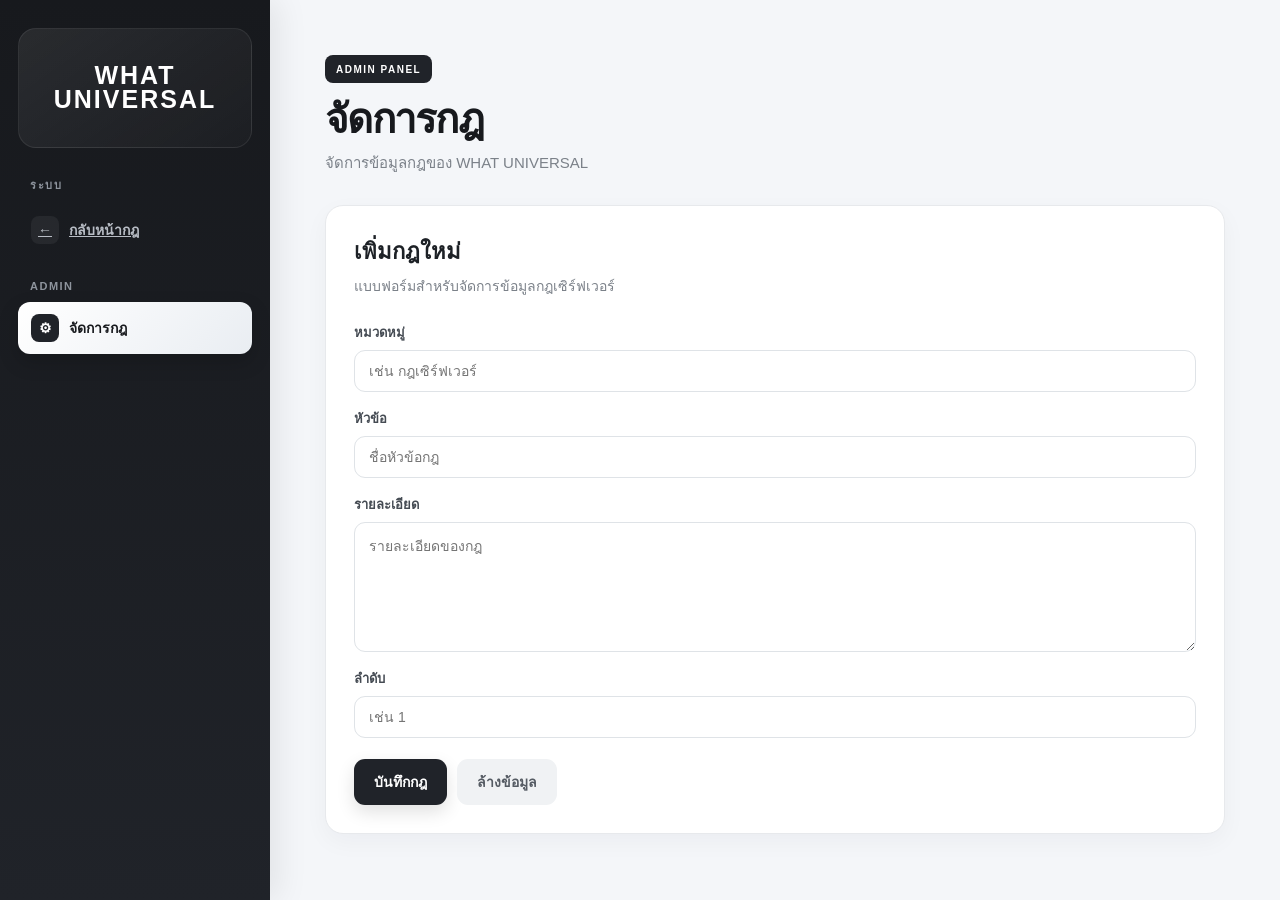
==== admin.html @ 3049f805 "Create admin.html" ====
<!DOCTYPE html>
<html lang="th">

<head>

    <meta charset="UTF-8">

    <meta
        name="viewport"
        content="width=device-width, initial-scale=1.0"
    >

    <title>WHAT UNIVERSAL — Admin</title>

    <link
        rel="stylesheet"
        href="style.css"
    >

    <style>

        .admin-page {
            max-width: 900px;
            margin: 0 auto;
        }

        .admin-card {
            background: #ffffff;
            border: 1px solid #e7e9ec;
            border-radius: 18px;
            padding: 28px;
            box-shadow:
                0 8px 25px rgba(20,30,40,.04);
        }

        .admin-title {
            font-size: 22px;
            font-weight: 800;
            color: #1d2126;
            margin-bottom: 6px;
        }

        .admin-description {
            font-size: 14px;
            color: #7b8189;
            margin-bottom: 25px;
        }

        .admin-form {
            display: grid;
            gap: 16px;
        }

        .form-group {
            display: grid;
            gap: 7px;
        }

        .form-group label {
            font-size: 13px;
            font-weight: 700;
            color: #454b53;
        }

        .form-group input,
        .form-group textarea,
        .form-group select {

            width: 100%;

            border: 1px solid #dfe3e7;

            border-radius: 11px;

            padding: 12px 14px;

            font-family: inherit;

            font-size: 14px;

            outline: none;

            background: #ffffff;

            color: #20242a;

            transition:
                border .2s ease,
                box-shadow .2s ease;
        }

        .form-group textarea {
            min-height: 130px;
            resize: vertical;
        }

        .form-group input:focus,
        .form-group textarea:focus,
        .form-group select:focus {

            border-color: #9da4ad;

            box-shadow:
                0 0 0 4px rgba(40,45,50,.06);
        }

        .admin-actions {
            display: flex;
            gap: 10px;
            margin-top: 5px;
        }

        .admin-button {

            border: none;

            border-radius: 11px;

            padding: 12px 20px;

            font-family: inherit;

            font-size: 14px;

            font-weight: 700;

            cursor: pointer;

            transition:
                transform .2s ease,
                box-shadow .2s ease;
        }

        .admin-button:hover {
            transform: translateY(-2px);
        }

        .admin-button.primary {

            background: #202329;

            color: #ffffff;

            box-shadow:
                0 7px 18px rgba(0,0,0,.12);
        }

        .admin-button.secondary {

            background: #f0f2f4;

            color: #555b63;
        }

        .admin-back {
            display: inline-flex;

            align-items: center;

            gap: 7px;

            margin-bottom: 20px;

            color: #666c74;

            font-size: 13px;

            font-weight: 700;

            text-decoration: none;
        }

        .admin-back:hover {
            color: #17191d;
        }

        @media (max-width: 650px) {

            .admin-card {
                padding: 20px;
            }

            .admin-actions {
                flex-direction: column;
            }

            .admin-button {
                width: 100%;
            }

        }

    </style>

</head>


<body>


<div class="app">


    <!-- SIDEBAR -->

    <aside class="sidebar">

        <div class="logo">

            <h2>
                WHAT<br>
                UNIVERSAL
            </h2>

        </div>


        <div class="menu-title">
            ระบบ
        </div>


        <a
            href="index.html"
            class="category-btn"
        >

            <span>←</span>

            กลับหน้ากฎ

        </a>


        <div class="menu-title">
            Admin
        </div>


        <div class="category-btn active">

            <span>⚙</span>

            จัดการกฎ

        </div>

    </aside>



    <!-- MAIN -->

    <main class="main">

        <div class="container">

            <div class="admin-page">


                <header class="page-header">

                    <div class="header-label">
                        ADMIN PANEL
                    </div>

                    <h1>
                        จัดการกฎ
                    </h1>

                    <p>
                        จัดการข้อมูลกฎของ WHAT UNIVERSAL
                    </p>

                </header>



                <div class="admin-card">


                    <div class="admin-title">
                        เพิ่มกฎใหม่
                    </div>


                    <div class="admin-description">
                        แบบฟอร์มสำหรับจัดการข้อมูลกฎเซิร์ฟเวอร์
                    </div>


                    <form class="admin-form">


                        <div class="form-group">

                            <label>
                                หมวดหมู่
                            </label>

                            <input
                                type="text"
                                placeholder="เช่น กฎเซิร์ฟเวอร์"
                            >

                        </div>


                        <div class="form-group">

                            <label>
                                หัวข้อ
                            </label>

                            <input
                                type="text"
                                placeholder="ชื่อหัวข้อกฎ"
                            >

                        </div>


                        <div class="form-group">

                            <label>
                                รายละเอียด
                            </label>

                            <textarea
                                placeholder="รายละเอียดของกฎ"
                            ></textarea>

                        </div>


                        <div class="form-group">

                            <label>
                                ลำดับ
                            </label>

                            <input
                                type="number"
                                placeholder="เช่น 1"
                            >

                        </div>


                        <div class="admin-actions">

                            <button
                                type="button"
                                class="admin-button primary"
                            >
                                บันทึกกฎ
                            </button>


                            <button
                                type="reset"
                                class="admin-button secondary"
                            >
                                ล้างข้อมูล
                            </button>

                        </div>


                    </form>


                </div>


            </div>

        </div>

    </main>


</div>


</body>

</html>
---- style.css ----
/* =====================================================
   WHAT UNIVERSAL
   Main Website Style
   ===================================================== */

* {
    box-sizing: border-box;
    margin: 0;
    padding: 0;
}

html {
    scroll-behavior: smooth;
}

body {
    font-family:
        "Segoe UI",
        "Noto Sans Thai",
        Tahoma,
        sans-serif;

    background: #f4f6f9;
    color: #20242a;
}


/* =====================================================
   APP
   ===================================================== */

.app {
    min-height: 100vh;
    display: flex;
}


/* =====================================================
   SIDEBAR
   ===================================================== */

.sidebar {
    width: 270px;
    min-height: 100vh;

    position: fixed;
    left: 0;
    top: 0;

    padding: 28px 18px;

    background:
        linear-gradient(
            180deg,
            #17191d 0%,
            #202329 100%
        );

    color: #fff;

    box-shadow:
        8px 0 30px rgba(0, 0, 0, 0.08);

    z-index: 100;
}


/* =====================================================
   LOGO
   ===================================================== */

.logo {
    min-height: 120px;

    display: flex;
    align-items: center;
    justify-content: center;

    margin-bottom: 28px;

    border-radius: 18px;

    background:
        linear-gradient(
            145deg,
            rgba(255,255,255,0.08),
            rgba(255,255,255,0.02)
        );

    border: 1px solid rgba(255,255,255,0.08);
}

.logo h2 {
    font-size: 25px;
    line-height: .95;
    letter-spacing: 2px;
    text-align: center;
    font-weight: 900;
}


/* =====================================================
   MENU TITLE
   ===================================================== */

.menu-title {
    margin: 24px 12px 10px;

    font-size: 11px;

    color: #8e949d;

    text-transform: uppercase;

    letter-spacing: 1.5px;

    font-weight: 700;
}


/* =====================================================
   CATEGORY MENU
   ===================================================== */

#categoryMenu {
    display: flex;
    flex-direction: column;
    gap: 6px;
}


/* ปุ่มหมวดหมู่ */

.category-btn {
    width: 100%;

    display: flex;
    align-items: center;

    padding: 12px 13px;

    border: none;
    border-radius: 12px;

    background: transparent;

    color: #b8bdc5;

    font-family: inherit;
    font-size: 14px;
    font-weight: 600;

    text-align: left;

    cursor: pointer;

    transition:
        background .2s ease,
        color .2s ease,
        transform .2s ease;
}


.category-btn:hover {
    background: rgba(255,255,255,.07);

    color: #fff;

    transform: translateX(3px);
}


.category-btn.active {
    background:
        linear-gradient(
            135deg,
            #fff,
            #e9edf2
        );

    color: #17191d;

    box-shadow:
        0 8px 20px rgba(0,0,0,.18);
}


.category-btn span {
    width: 28px;
    height: 28px;

    display: inline-flex;

    align-items: center;
    justify-content: center;

    margin-right: 10px;

    border-radius: 8px;

    background: rgba(255,255,255,.06);

    font-size: 14px;

    flex-shrink: 0;

    transition:
        background .2s ease,
        transform .2s ease;
}


.category-btn:hover span {
    background: rgba(255,255,255,.12);

    transform: scale(1.05);
}


.category-btn.active span {
    background: #202329;

    color: #fff;
}


/* =====================================================
   MAIN
   ===================================================== */

.main {
    width: calc(100% - 270px);

    margin-left: 270px;

    min-height: 100vh;

    padding: 55px 45px;
}


.container {
    width: 100%;

    max-width: 1100px;

    margin: 0 auto;
}


/* =====================================================
   HEADER
   ===================================================== */

.page-header {
    margin-bottom: 30px;
}


.header-label {
    display: inline-flex;

    align-items: center;

    height: 28px;

    padding: 0 11px;

    margin-bottom: 12px;

    border-radius: 8px;

    background: #202329;

    color: #fff;

    font-size: 10px;

    font-weight: 800;

    letter-spacing: 1.5px;
}


.page-header h1 {
    font-size: 40px;

    line-height: 1.2;

    font-weight: 900;

    letter-spacing: -1.2px;

    color: #17191d;

    margin-bottom: 8px;
}


.page-header p {
    font-size: 15px;

    margin-top: 5px;

    color: #7b8189;
}


/* =====================================================
   SEARCH
   ===================================================== */

.search-box {
    position: relative;

    margin-bottom: 18px;
}


.search-box::before {
    content: "⌕";

    position: absolute;

    left: 18px;
    top: 50%;

    transform: translateY(-52%);

    font-size: 24px;

    color: #9aa0a8;

    pointer-events: none;

    z-index: 2;
}


.search-box input {
    width: 100%;

    height: 56px;

    padding: 0 20px 0 52px;

    border-radius: 15px;

    border: 1px solid #e1e4e8;

    background: #fff;

    color: #22262b;

    font-family: inherit;

    font-size: 14px;

    outline: none;

    box-shadow:
        0 5px 20px rgba(20,30,40,.04);

    transition:
        border .2s ease,
        box-shadow .2s ease;
}


.search-box input::placeholder {
    color: #a1a6ad;
}


.search-box input:focus {
    border-color: #9da4ad;

    box-shadow:
        0 0 0 4px rgba(40,45,50,.06);
}


/* =====================================================
   STATUS / COUNT
   ===================================================== */

.status {
    font-size: 13px;

    color: #8a9098;

    margin-bottom: 8px;
}


.rule-count {
    font-size: 13px;

    color: #8a9098;

    margin-bottom: 18px;

    font-weight: 600;
}


/* =====================================================
   RULES
   ===================================================== */

.rules {
    display: flex;

    flex-direction: column;

    gap: 14px;
}


/* =====================================================
   RULE CARD
   ===================================================== */

.rule-card {
    position: relative;

    display: flex;

    gap: 18px;

    padding: 22px 24px;

    background: #fff;

    border: 1px solid #e7e9ec;

    border-radius: 17px;

    box-shadow:
        0 5px 18px rgba(20,30,40,.035);

    transition:
        transform .2s ease,
        box-shadow .2s ease,
        border-color .2s ease;

    overflow: hidden;
}


.rule-card::before {
    content: "";

    position: absolute;

    left: 0;
    top: 0;

    width: 4px;
    height: 100%;

    background: #202329;

    opacity: 0;

    transition: opacity .2s ease;
}


.rule-card:hover {
    transform: translateY(-3px);

    border-color: #d8dce1;

    box-shadow:
        0 12px 30px rgba(20,30,40,.08);
}


.rule-card:hover::before {
    opacity: 1;
}


/* =====================================================
   RULE NUMBER
   ===================================================== */

.rule-number {
    width: 42px;
    height: 42px;

    display: flex;

    align-items: center;
    justify-content: center;

    flex-shrink: 0;

    border-radius: 12px;

    background: #202329;

    color: #fff;

    font-size: 12px;

    font-weight: 800;

    box-shadow:
        0 5px 12px rgba(0,0,0,.12);
}


/* =====================================================
   RULE CONTENT
   ===================================================== */

.rule-content {
    min-width: 0;
    flex: 1;
}


.rule-category {
    display: inline-flex;

    align-items: center;

    min-height: 25px;

    padding: 0 10px;

    margin-bottom: 8px;

    border-radius: 7px;

    background: #f0f2f4;

    color: #606771;

    font-size: 10px;

    font-weight: 700;

    letter-spacing: .3px;
}


.rule-content h3 {
    font-size: 18px;

    font-weight: 800;

    line-height: 1.4;

    color: #1d2126;

    margin-bottom: 8px;
}


.rule-content p {
    font-size: 14px;

    line-height: 1.8;

    color: #666c74;

    white-space: pre-line;
}


/* =====================================================
   LOADING
   ===================================================== */

.loading {
    padding: 55px 20px;

    text-align: center;

    color: #9298a0;

    background: #fff;

    border: 1px solid #e7e9ec;

    border-radius: 17px;
}


/* =====================================================
   EMPTY
   ===================================================== */

.empty-state {
    padding: 65px 20px;

    text-align: center;

    background: #fff;

    border: 1px solid #e7e9ec;

    border-radius: 17px;

    color: #9298a0;
}


.empty-icon {
    font-size: 38px;

    margin-bottom: 12px;

    color: #a5aab1;
}


.empty-state h3 {
    margin-bottom: 6px;

    font-size: 18px;

    color: #4d535b;
}


.empty-state p {
    font-size: 13px;

    color: #969ca4;
}


/* =====================================================
   SCROLLBAR
   ===================================================== */

::-webkit-scrollbar {
    width: 8px;
}


::-webkit-scrollbar-track {
    background: #f4f6f9;
}


::-webkit-scrollbar-thumb {
    background: #c9cdd2;

    border-radius: 20px;
}


::-webkit-scrollbar-thumb:hover {
    background: #aeb3ba;
}


/* =====================================================
   MOBILE
   ===================================================== */

@media (max-width: 850px) {

    .sidebar {
        width: 220px;
    }

    .main {
        width: calc(100% - 220px);

        margin-left: 220px;

        padding: 40px 25px;
    }

}


@media (max-width: 650px) {

    .app {
        display: block;
    }


    .sidebar {
        position: relative;

        width: 100%;

        min-height: auto;

        padding: 18px;

        box-shadow:
            0 5px 20px rgba(0,0,0,.08);
    }


    .logo {
        min-height: 85px;

        margin-bottom: 15px;
    }


    .logo h2 {
        font-size: 22px;
    }


    .menu-title {
        margin-top: 15px;
    }


    #categoryMenu {
        gap: 5px;
    }


    .category-btn {
        padding: 11px 12px;
    }


    .main {
        width: 100%;

        margin-left: 0;

        padding: 30px 16px;
    }


    .page-header h1 {
        font-size: 28px;
    }


    .rule-card {
        gap: 13px;

        padding: 19px;
    }


    .rule-number {
        width: 36px;
        height: 36px;

        border-radius: 10px;

        font-size: 11px;
    }


    .rule-content h3 {
        font-size: 17px;
    }


    .rule-content p {
        font-size: 13px;

        line-height: 1.7;
    }

}
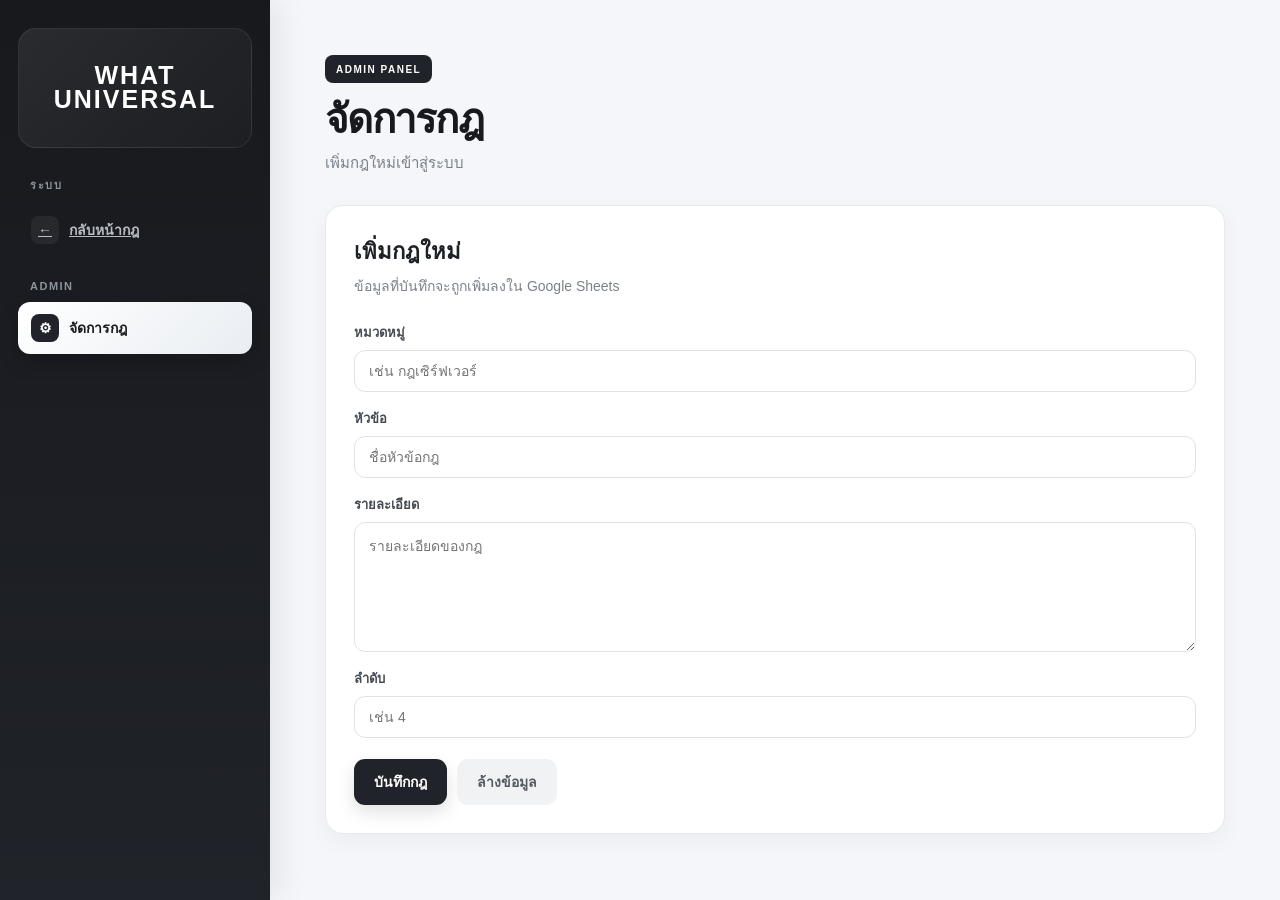
==== commit 5954acc7: "Update admin.html" ====
--- a/admin.html
+++ b/admin.html
@@ -63,8 +63,7 @@
         }
 
         .form-group input,
-        .form-group textarea,
-        .form-group select {
+        .form-group textarea {
 
             width: 100%;
 
@@ -95,8 +94,7 @@
         }
 
         .form-group input:focus,
-        .form-group textarea:focus,
-        .form-group select:focus {
+        .form-group textarea:focus {
 
             border-color: #9da4ad;
 
@@ -152,7 +150,51 @@
             color: #555b63;
         }
 
+        .admin-button:disabled {
+            opacity: .55;
+            cursor: not-allowed;
+            transform: none;
+        }
+
+        .admin-message {
+
+            display: none;
+
+            margin-top: 18px;
+
+            padding: 13px 15px;
+
+            border-radius: 11px;
+
+            font-size: 13px;
+
+            font-weight: 600;
+        }
+
+        .admin-message.success {
+
+            display: block;
+
+            background: #eef8f1;
+
+            color: #287a43;
+
+            border: 1px solid #ccebd5;
+        }
+
+        .admin-message.error {
+
+            display: block;
+
+            background: #fff1f1;
+
+            color: #a33a3a;
+
+            border: 1px solid #f0cccc;
+        }
+
         .admin-back {
+
             display: inline-flex;
 
             align-items: center;
@@ -269,7 +311,7 @@
                     </h1>
 
                     <p>
-                        จัดการข้อมูลกฎของ WHAT UNIVERSAL
+                        เพิ่มกฎใหม่เข้าสู่ระบบ
                     </p>
 
                 </header>
@@ -285,11 +327,14 @@
 
 
                     <div class="admin-description">
-                        แบบฟอร์มสำหรับจัดการข้อมูลกฎเซิร์ฟเวอร์
+                        ข้อมูลที่บันทึกจะถูกเพิ่มลงใน Google Sheets
                     </div>
 
 
-                    <form class="admin-form">
+                    <form
+                        id="adminForm"
+                        class="admin-form"
+                    >
 
 
                         <div class="form-group">
@@ -299,8 +344,10 @@
                             </label>
 
                             <input
+                                id="category"
                                 type="text"
                                 placeholder="เช่น กฎเซิร์ฟเวอร์"
+                                required
                             >
 
                         </div>
@@ -313,8 +360,10 @@
                             </label>
 
                             <input
+                                id="title"
                                 type="text"
                                 placeholder="ชื่อหัวข้อกฎ"
+                                required
                             >
 
                         </div>
@@ -327,7 +376,9 @@
                             </label>
 
                             <textarea
+                                id="body"
                                 placeholder="รายละเอียดของกฎ"
+                                required
                             ></textarea>
 
                         </div>
@@ -340,8 +391,9 @@
                             </label>
 
                             <input
+                                id="order"
                                 type="number"
-                                placeholder="เช่น 1"
+                                placeholder="เช่น 4"
                             >
 
                         </div>
@@ -350,7 +402,8 @@
                         <div class="admin-actions">
 
                             <button
-                                type="button"
+                                id="saveButton"
+                                type="submit"
                                 class="admin-button primary"
                             >
                                 บันทึกกฎ
@@ -370,6 +423,12 @@
                     </form>
 
 
+                    <div
+                        id="message"
+                        class="admin-message"
+                    ></div>
+
+
                 </div>
 
 
@@ -383,6 +442,133 @@
 </div>
 
 
+
+<script>
+
+const API_URL =
+    "https://script.google.com/macros/s/AKfycbyI9BcrBHCGzaNsxMiR2BOq68uRGagIcu8jq8HuJwJ6vjNmise3J_MLpT5D_U-rLF-4/exec";
+
+
+const form =
+    document.getElementById("adminForm");
+
+const message =
+    document.getElementById("message");
+
+const saveButton =
+    document.getElementById("saveButton");
+
+
+function showMessage(text, type) {
+
+    message.textContent = text;
+
+    message.className =
+        "admin-message " + type;
+
+}
+
+
+form.addEventListener("submit", async function(event) {
+
+    event.preventDefault();
+
+
+    const category =
+        document.getElementById("category").value.trim();
+
+    const title =
+        document.getElementById("title").value.trim();
+
+    const body =
+        document.getElementById("body").value.trim();
+
+    const order =
+        document.getElementById("order").value;
+
+
+    if (!category || !title || !body) {
+
+        showMessage(
+            "กรุณากรอกข้อมูลให้ครบ",
+            "error"
+        );
+
+        return;
+
+    }
+
+
+    saveButton.disabled = true;
+
+    saveButton.textContent =
+        "กำลังบันทึก...";
+
+
+    const data = {
+
+        action: "add",
+
+        category: category,
+
+        title: title,
+
+        body: body,
+
+        order: order
+
+    };
+
+
+    try {
+
+        await fetch(API_URL, {
+
+            method: "POST",
+
+            mode: "no-cors",
+
+            headers: {
+
+                "Content-Type":
+                    "text/plain;charset=utf-8"
+
+            },
+
+            body: JSON.stringify(data)
+
+        });
+
+
+        showMessage(
+            "ส่งคำขอบันทึกแล้ว กรุณาตรวจสอบ Google Sheets",
+            "success"
+        );
+
+
+        form.reset();
+
+
+    } catch (error) {
+
+        showMessage(
+            "เกิดข้อผิดพลาดในการส่งข้อมูล",
+            "error"
+        );
+
+    }
+
+
+    saveButton.disabled = false;
+
+    saveButton.textContent =
+        "บันทึกกฎ";
+
+});
+
+</script>
+
+
 </body>
 
 </html>
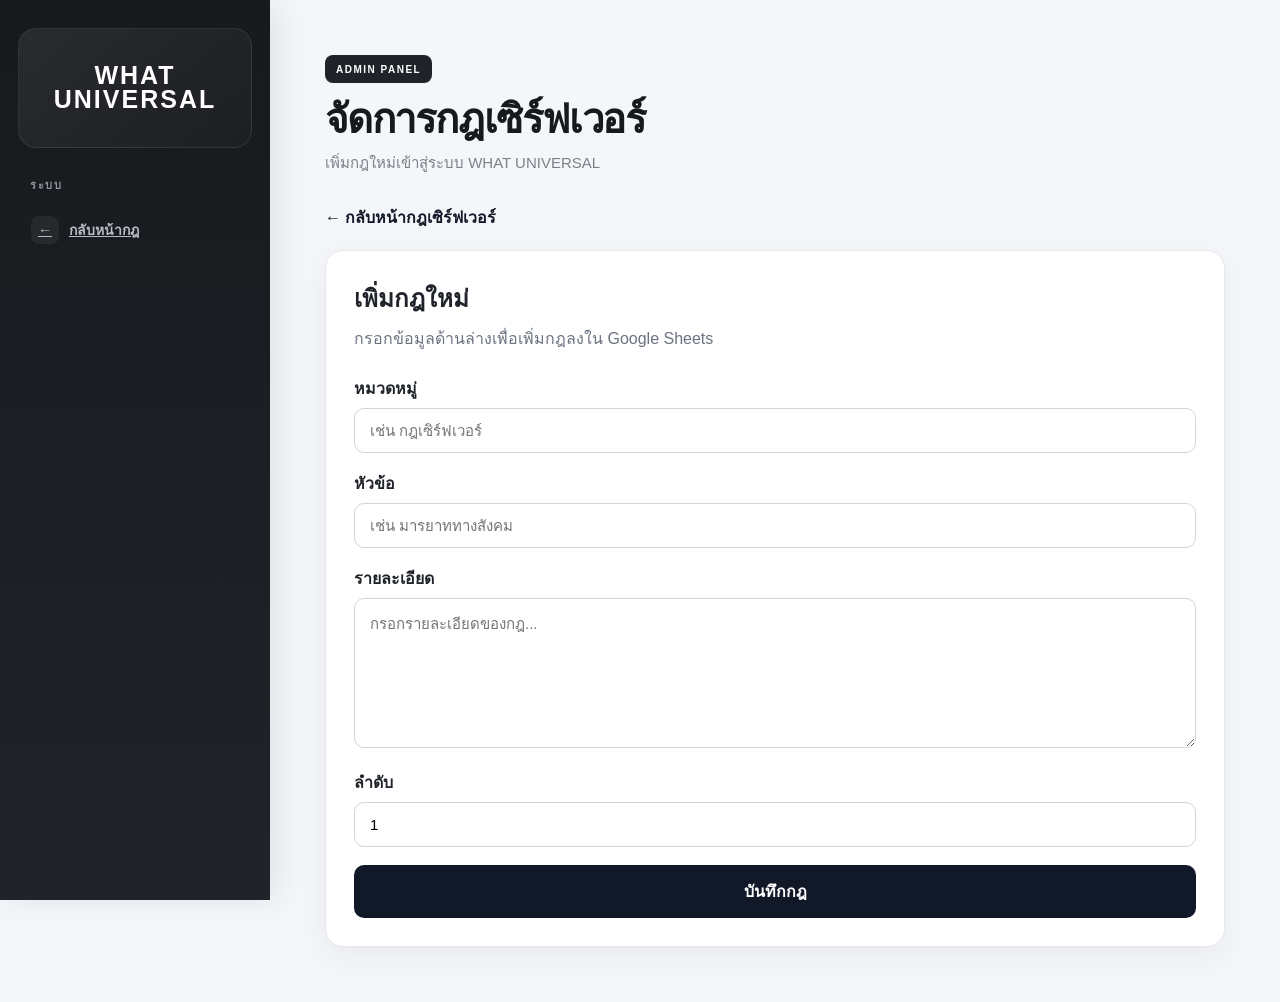
==== commit f89012f5: "Update admin.html" ====
--- a/admin.html
+++ b/admin.html
@@ -1,426 +1,241 @@
 <!DOCTYPE html>
 <html lang="th">
-
 <head>
-
-    <meta charset="UTF-8">
-
-    <meta
-        name="viewport"
-        content="width=device-width, initial-scale=1.0"
-    >
-
-    <title>WHAT UNIVERSAL — Admin</title>
-
-    <link
-        rel="stylesheet"
-        href="style.css"
-    >
-
-    <style>
-
-        .admin-page {
-            max-width: 900px;
-            margin: 0 auto;
-        }
-
-        .admin-card {
-            background: #ffffff;
-            border: 1px solid #e7e9ec;
-            border-radius: 18px;
-            padding: 28px;
-            box-shadow:
-                0 8px 25px rgba(20,30,40,.04);
-        }
-
-        .admin-title {
-            font-size: 22px;
-            font-weight: 800;
-            color: #1d2126;
-            margin-bottom: 6px;
-        }
-
-        .admin-description {
-            font-size: 14px;
-            color: #7b8189;
-            margin-bottom: 25px;
-        }
-
-        .admin-form {
-            display: grid;
-            gap: 16px;
-        }
-
-        .form-group {
-            display: grid;
-            gap: 7px;
-        }
-
-        .form-group label {
-            font-size: 13px;
-            font-weight: 700;
-            color: #454b53;
-        }
-
-        .form-group input,
-        .form-group textarea {
-
-            width: 100%;
-
-            border: 1px solid #dfe3e7;
-
-            border-radius: 11px;
-
-            padding: 12px 14px;
-
-            font-family: inherit;
-
-            font-size: 14px;
-
-            outline: none;
-
-            background: #ffffff;
-
-            color: #20242a;
-
-            transition:
-                border .2s ease,
-                box-shadow .2s ease;
-        }
-
-        .form-group textarea {
-            min-height: 130px;
-            resize: vertical;
-        }
-
-        .form-group input:focus,
-        .form-group textarea:focus {
-
-            border-color: #9da4ad;
-
-            box-shadow:
-                0 0 0 4px rgba(40,45,50,.06);
-        }
-
-        .admin-actions {
-            display: flex;
-            gap: 10px;
-            margin-top: 5px;
-        }
-
-        .admin-button {
-
-            border: none;
-
-            border-radius: 11px;
-
-            padding: 12px 20px;
-
-            font-family: inherit;
-
-            font-size: 14px;
-
-            font-weight: 700;
-
-            cursor: pointer;
-
-            transition:
-                transform .2s ease,
-                box-shadow .2s ease;
-        }
-
-        .admin-button:hover {
-            transform: translateY(-2px);
-        }
-
-        .admin-button.primary {
-
-            background: #202329;
-
-            color: #ffffff;
-
-            box-shadow:
-                0 7px 18px rgba(0,0,0,.12);
-        }
-
-        .admin-button.secondary {
-
-            background: #f0f2f4;
-
-            color: #555b63;
-        }
-
-        .admin-button:disabled {
-            opacity: .55;
-            cursor: not-allowed;
-            transform: none;
-        }
-
-        .admin-message {
-
-            display: none;
-
-            margin-top: 18px;
-
-            padding: 13px 15px;
-
-            border-radius: 11px;
-
-            font-size: 13px;
-
-            font-weight: 600;
-        }
-
-        .admin-message.success {
-
-            display: block;
-
-            background: #eef8f1;
-
-            color: #287a43;
-
-            border: 1px solid #ccebd5;
-        }
-
-        .admin-message.error {
-
-            display: block;
-
-            background: #fff1f1;
-
-            color: #a33a3a;
-
-            border: 1px solid #f0cccc;
-        }
-
-        .admin-back {
-
-            display: inline-flex;
-
-            align-items: center;
-
-            gap: 7px;
-
-            margin-bottom: 20px;
-
-            color: #666c74;
-
-            font-size: 13px;
-
-            font-weight: 700;
-
-            text-decoration: none;
-        }
-
-        .admin-back:hover {
-            color: #17191d;
-        }
-
-        @media (max-width: 650px) {
-
-            .admin-card {
-                padding: 20px;
-            }
-
-            .admin-actions {
-                flex-direction: column;
-            }
-
-            .admin-button {
-                width: 100%;
-            }
-
-        }
-
-    </style>
+<meta charset="UTF-8">
+<meta name="viewport" content="width=device-width, initial-scale=1.0">
+
+<title>WHAT UNIVERSAL — Admin</title>
+
+<link rel="stylesheet" href="style.css">
+
+<style>
+.admin-page {
+    max-width: 900px;
+    margin: 0 auto;
+}
+
+.admin-card {
+    background: #ffffff;
+    border: 1px solid #e5e7eb;
+    border-radius: 18px;
+    padding: 28px;
+    box-shadow: 0 10px 30px rgba(0,0,0,0.05);
+}
+
+.admin-card h2 {
+    margin: 0 0 8px;
+}
+
+.admin-card > p {
+    margin: 0 0 25px;
+    color: #6b7280;
+}
+
+.form-group {
+    margin-bottom: 18px;
+}
+
+.form-group label {
+    display: block;
+    margin-bottom: 7px;
+    font-weight: 700;
+}
+
+.form-group input,
+.form-group textarea {
+    width: 100%;
+    box-sizing: border-box;
+    padding: 13px 15px;
+    border: 1px solid #d1d5db;
+    border-radius: 10px;
+    font-size: 15px;
+    font-family: inherit;
+    outline: none;
+}
+
+.form-group input:focus,
+.form-group textarea:focus {
+    border-color: #111827;
+}
+
+.form-group textarea {
+    min-height: 150px;
+    resize: vertical;
+}
+
+.save-button {
+    width: 100%;
+    padding: 14px;
+    border: 0;
+    border-radius: 10px;
+    background: #111827;
+    color: white;
+    font-size: 16px;
+    font-weight: 700;
+    cursor: pointer;
+}
+
+.save-button:hover {
+    background: #000000;
+}
+
+.save-button:disabled {
+    opacity: 0.6;
+    cursor: not-allowed;
+}
+
+.admin-message {
+    margin-top: 15px;
+    padding: 12px 15px;
+    border-radius: 10px;
+    display: none;
+}
+
+.admin-message.success {
+    display: block;
+    background: #ecfdf5;
+    color: #047857;
+}
+
+.admin-message.error {
+    display: block;
+    background: #fef2f2;
+    color: #b91c1c;
+}
+
+.back-link {
+    display: inline-block;
+    margin-bottom: 20px;
+    color: #111827;
+    text-decoration: none;
+    font-weight: 700;
+}
+</style>
 
 </head>
 
-
 <body>
 
-
 <div class="app">
 
-
-    <!-- SIDEBAR -->
-
     <aside class="sidebar">
 
         <div class="logo">
-
-            <h2>
-                WHAT<br>
-                UNIVERSAL
-            </h2>
-
+            <h2>WHAT<br>UNIVERSAL</h2>
         </div>
 
-
-        <div class="menu-title">
-            ระบบ
-        </div>
-
-
-        <a
-            href="index.html"
-            class="category-btn"
-        >
-
+        <div class="menu-title">ระบบ</div>
+
+        <a href="index.html" class="category-btn">
             <span>←</span>
-
             กลับหน้ากฎ
-
         </a>
 
-
-        <div class="menu-title">
-            Admin
-        </div>
-
-
-        <div class="category-btn active">
-
-            <span>⚙</span>
-
-            จัดการกฎ
-
-        </div>
-
     </aside>
 
 
-
-    <!-- MAIN -->
-
     <main class="main">
 
-        <div class="container">
-
-            <div class="admin-page">
-
-
-                <header class="page-header">
-
-                    <div class="header-label">
-                        ADMIN PANEL
+        <div class="container admin-page">
+
+            <header class="page-header">
+                <div class="header-label">ADMIN PANEL</div>
+
+                <h1>จัดการกฎเซิร์ฟเวอร์</h1>
+
+                <p>
+                    เพิ่มกฎใหม่เข้าสู่ระบบ WHAT UNIVERSAL
+                </p>
+            </header>
+
+
+            <a href="index.html" class="back-link">
+                ← กลับหน้ากฎเซิร์ฟเวอร์
+            </a>
+
+
+            <div class="admin-card">
+
+                <h2>เพิ่มกฎใหม่</h2>
+
+                <p>
+                    กรอกข้อมูลด้านล่างเพื่อเพิ่มกฎลงใน Google Sheets
+                </p>
+
+
+                <form id="adminForm">
+
+                    <div class="form-group">
+
+                        <label for="category">
+                            หมวดหมู่
+                        </label>
+
+                        <input
+                            type="text"
+                            id="category"
+                            placeholder="เช่น กฎเซิร์ฟเวอร์"
+                            required
+                        >
+
                     </div>
 
-                    <h1>
-                        จัดการกฎ
-                    </h1>
-
-                    <p>
-                        เพิ่มกฎใหม่เข้าสู่ระบบ
-                    </p>
-
-                </header>
-
-
-
-                <div class="admin-card">
-
-
-                    <div class="admin-title">
-                        เพิ่มกฎใหม่
+
+                    <div class="form-group">
+
+                        <label for="title">
+                            หัวข้อ
+                        </label>
+
+                        <input
+                            type="text"
+                            id="title"
+                            placeholder="เช่น มารยาททางสังคม"
+                            required
+                        >
+
                     </div>
 
 
-                    <div class="admin-description">
-                        ข้อมูลที่บันทึกจะถูกเพิ่มลงใน Google Sheets
+                    <div class="form-group">
+
+                        <label for="body">
+                            รายละเอียด
+                        </label>
+
+                        <textarea
+                            id="body"
+                            placeholder="กรอกรายละเอียดของกฎ..."
+                            required
+                        ></textarea>
+
                     </div>
 
 
-                    <form
-                        id="adminForm"
-                        class="admin-form"
+                    <div class="form-group">
+
+                        <label for="order">
+                            ลำดับ
+                        </label>
+
+                        <input
+                            type="number"
+                            id="order"
+                            placeholder="เช่น 1"
+                            value="1"
+                            min="1"
+                        >
+
+                    </div>
+
+
+                    <button
+                        type="submit"
+                        class="save-button"
+                        id="saveButton"
                     >
-
-
-                        <div class="form-group">
-
-                            <label>
-                                หมวดหมู่
-                            </label>
-
-                            <input
-                                id="category"
-                                type="text"
-                                placeholder="เช่น กฎเซิร์ฟเวอร์"
-                                required
-                            >
-
-                        </div>
-
-
-                        <div class="form-group">
-
-                            <label>
-                                หัวข้อ
-                            </label>
-
-                            <input
-                                id="title"
-                                type="text"
-                                placeholder="ชื่อหัวข้อกฎ"
-                                required
-                            >
-
-                        </div>
-
-
-                        <div class="form-group">
-
-                            <label>
-                                รายละเอียด
-                            </label>
-
-                            <textarea
-                                id="body"
-                                placeholder="รายละเอียดของกฎ"
-                                required
-                            ></textarea>
-
-                        </div>
-
-
-                        <div class="form-group">
-
-                            <label>
-                                ลำดับ
-                            </label>
-
-                            <input
-                                id="order"
-                                type="number"
-                                placeholder="เช่น 4"
-                            >
-
-                        </div>
-
-
-                        <div class="admin-actions">
-
-                            <button
-                                id="saveButton"
-                                type="submit"
-                                class="admin-button primary"
-                            >
-                                บันทึกกฎ
-                            </button>
-
-
-                            <button
-                                type="reset"
-                                class="admin-button secondary"
-                            >
-                                ล้างข้อมูล
-                            </button>
-
-                        </div>
-
-
-                    </form>
+                        บันทึกกฎ
+                    </button>
 
 
                     <div
@@ -428,9 +243,7 @@
                         class="admin-message"
                     ></div>
 
-
-                </div>
-
+                </form>
 
             </div>
 
@@ -438,9 +251,7 @@
 
     </main>
 
-
 </div>
-
 
 
 <script>
@@ -449,14 +260,9 @@
     "https://script.google.com/macros/s/AKfycbyI9BcrBHCGzaNsxMiR2BOq68uRGagIcu8jq8HuJwJ6vjNmise3J_MLpT5D_U-rLF-4/exec";
 
 
-const form =
-    document.getElementById("adminForm");
-
-const message =
-    document.getElementById("message");
-
-const saveButton =
-    document.getElementById("saveButton");
+const form = document.getElementById("adminForm");
+const message = document.getElementById("message");
+const saveButton = document.getElementById("saveButton");
 
 
 function showMessage(text, type) {
@@ -469,7 +275,7 @@
 }
 
 
-form.addEventListener("submit", async function(event) {
+form.addEventListener("submit", function(event) {
 
     event.preventDefault();
 
@@ -495,7 +301,6 @@
         );
 
         return;
-
     }
 
 
@@ -520,55 +325,100 @@
     };
 
 
-    try {
-
-        await fetch(API_URL, {
-
-            method: "POST",
-
-            mode: "no-cors",
-
-            headers: {
-
-                "Content-Type":
-                    "text/plain;charset=utf-8"
-
-            },
-
-            body: JSON.stringify(data)
-
-        });
+    const formData =
+        new URLSearchParams();
+
+    formData.append(
+        "data",
+        JSON.stringify(data)
+    );
+
+
+    fetch(API_URL, {
+
+        method: "POST",
+
+        headers: {
+            "Content-Type":
+                "application/x-www-form-urlencoded;charset=UTF-8"
+        },
+
+        body: formData.toString()
+
+    })
+
+    .then(function(response) {
+
+        return response.text();
+
+    })
+
+    .then(function(result) {
+
+        console.log("API:", result);
+
+
+        let data;
+
+        try {
+
+            data = JSON.parse(result);
+
+        } catch (error) {
+
+            throw new Error(
+                "API ส่งข้อมูลกลับมาไม่ถูกต้อง"
+            );
+
+        }
+
+
+        if (!data.success) {
+
+            throw new Error(
+                data.message || "บันทึกไม่สำเร็จ"
+            );
+
+        }
 
 
         showMessage(
-            "ส่งคำขอบันทึกแล้ว กรุณาตรวจสอบ Google Sheets",
+            "เพิ่มกฎสำเร็จแล้ว",
             "success"
         );
 
 
         form.reset();
 
-
-    } catch (error) {
+        document.getElementById("order").value = "1";
+
+    })
+
+    .catch(function(error) {
+
+        console.error(error);
+
 
         showMessage(
-            "เกิดข้อผิดพลาดในการส่งข้อมูล",
+            error.message ||
+            "เกิดข้อผิดพลาดในการบันทึก",
             "error"
         );
 
-    }
-
-
-    saveButton.disabled = false;
-
-    saveButton.textContent =
-        "บันทึกกฎ";
+    })
+
+    .finally(function() {
+
+        saveButton.disabled = false;
+
+        saveButton.textContent =
+            "บันทึกกฎ";
+
+    });
 
 });
 
 </script>
 
-
 </body>
-
 </html>
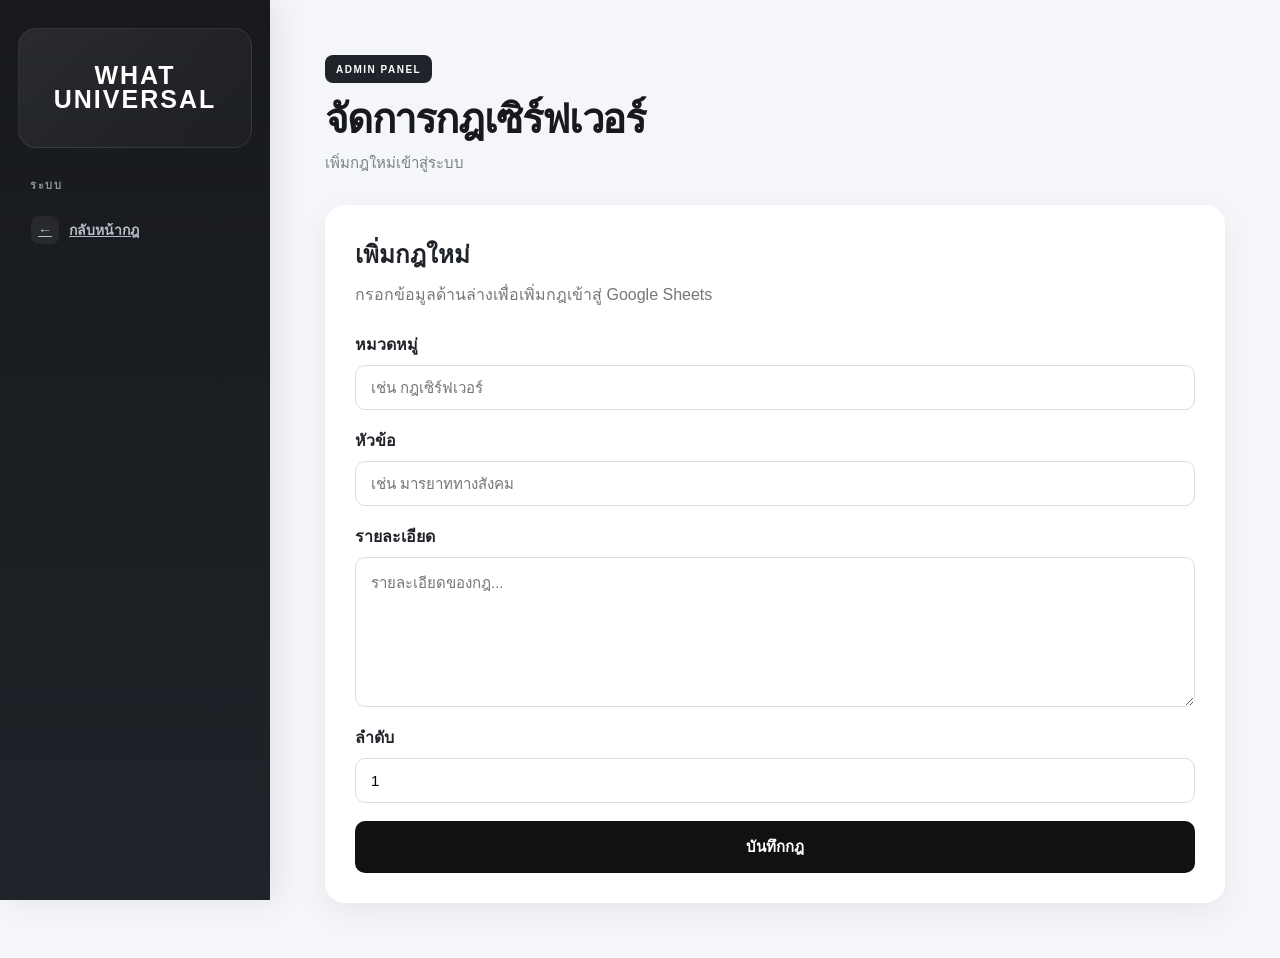
==== commit f85adf99: "Update admin.html" ====
--- a/admin.html
+++ b/admin.html
@@ -9,6 +9,7 @@
 <link rel="stylesheet" href="style.css">
 
 <style>
+
 .admin-page {
     max-width: 900px;
     margin: 0 auto;
@@ -16,100 +17,96 @@
 
 .admin-card {
     background: #ffffff;
-    border: 1px solid #e5e7eb;
-    border-radius: 18px;
-    padding: 28px;
-    box-shadow: 0 10px 30px rgba(0,0,0,0.05);
+    border-radius: 20px;
+    padding: 30px;
+    box-shadow: 0 10px 30px rgba(0,0,0,0.06);
 }
 
 .admin-card h2 {
-    margin: 0 0 8px;
-}
-
-.admin-card > p {
-    margin: 0 0 25px;
-    color: #6b7280;
-}
-
-.form-group {
-    margin-bottom: 18px;
-}
-
-.form-group label {
-    display: block;
-    margin-bottom: 7px;
-    font-weight: 700;
-}
-
-.form-group input,
-.form-group textarea {
+    margin-top: 0;
+    margin-bottom: 8px;
+}
+
+.admin-card p {
+    color: #777;
+    margin-bottom: 25px;
+}
+
+.admin-form {
+    display: grid;
+    gap: 18px;
+}
+
+.admin-group {
+    display: grid;
+    gap: 8px;
+}
+
+.admin-group label {
+    font-weight: 600;
+}
+
+.admin-group input,
+.admin-group textarea {
     width: 100%;
     box-sizing: border-box;
     padding: 13px 15px;
-    border: 1px solid #d1d5db;
+    border: 1px solid #ddd;
     border-radius: 10px;
     font-size: 15px;
     font-family: inherit;
     outline: none;
 }
 
-.form-group input:focus,
-.form-group textarea:focus {
-    border-color: #111827;
-}
-
-.form-group textarea {
+.admin-group input:focus,
+.admin-group textarea:focus {
+    border-color: #111;
+}
+
+.admin-group textarea {
     min-height: 150px;
     resize: vertical;
 }
 
-.save-button {
-    width: 100%;
-    padding: 14px;
-    border: 0;
+.admin-button {
+    border: none;
+    background: #111;
+    color: white;
+    padding: 14px 20px;
     border-radius: 10px;
-    background: #111827;
-    color: white;
-    font-size: 16px;
-    font-weight: 700;
+    font-size: 15px;
+    font-weight: 600;
     cursor: pointer;
 }
 
-.save-button:hover {
-    background: #000000;
-}
-
-.save-button:disabled {
-    opacity: 0.6;
+.admin-button:hover {
+    opacity: 0.9;
+}
+
+.admin-button:disabled {
+    opacity: 0.5;
     cursor: not-allowed;
 }
 
 .admin-message {
-    margin-top: 15px;
-    padding: 12px 15px;
+    margin-top: 18px;
+    padding: 13px 15px;
     border-radius: 10px;
     display: none;
 }
 
 .admin-message.success {
     display: block;
-    background: #ecfdf5;
-    color: #047857;
+    background: #eaf8ef;
+    color: #217a3c;
 }
 
 .admin-message.error {
     display: block;
-    background: #fef2f2;
-    color: #b91c1c;
-}
-
-.back-link {
-    display: inline-block;
-    margin-bottom: 20px;
-    color: #111827;
-    text-decoration: none;
-    font-weight: 700;
-}
+    background: #fff0f0;
+    color: #b42318;
+}
+
 </style>
 
 </head>
@@ -118,138 +115,137 @@
 
 <div class="app">
 
-    <aside class="sidebar">
-
-        <div class="logo">
-            <h2>WHAT<br>UNIVERSAL</h2>
-        </div>
-
-        <div class="menu-title">ระบบ</div>
-
-        <a href="index.html" class="category-btn">
-            <span>←</span>
-            กลับหน้ากฎ
-        </a>
-
-    </aside>
-
-
-    <main class="main">
-
-        <div class="container admin-page">
-
-            <header class="page-header">
-                <div class="header-label">ADMIN PANEL</div>
-
-                <h1>จัดการกฎเซิร์ฟเวอร์</h1>
-
-                <p>
-                    เพิ่มกฎใหม่เข้าสู่ระบบ WHAT UNIVERSAL
-                </p>
-            </header>
-
-
-            <a href="index.html" class="back-link">
-                ← กลับหน้ากฎเซิร์ฟเวอร์
-            </a>
-
-
-            <div class="admin-card">
-
-                <h2>เพิ่มกฎใหม่</h2>
-
-                <p>
-                    กรอกข้อมูลด้านล่างเพื่อเพิ่มกฎลงใน Google Sheets
-                </p>
-
-
-                <form id="adminForm">
-
-                    <div class="form-group">
-
-                        <label for="category">
-                            หมวดหมู่
-                        </label>
-
-                        <input
-                            type="text"
-                            id="category"
-                            placeholder="เช่น กฎเซิร์ฟเวอร์"
-                            required
-                        >
-
-                    </div>
-
-
-                    <div class="form-group">
-
-                        <label for="title">
-                            หัวข้อ
-                        </label>
-
-                        <input
-                            type="text"
-                            id="title"
-                            placeholder="เช่น มารยาททางสังคม"
-                            required
-                        >
-
-                    </div>
-
-
-                    <div class="form-group">
-
-                        <label for="body">
-                            รายละเอียด
-                        </label>
-
-                        <textarea
-                            id="body"
-                            placeholder="กรอกรายละเอียดของกฎ..."
-                            required
-                        ></textarea>
-
-                    </div>
-
-
-                    <div class="form-group">
-
-                        <label for="order">
-                            ลำดับ
-                        </label>
-
-                        <input
-                            type="number"
-                            id="order"
-                            placeholder="เช่น 1"
-                            value="1"
-                            min="1"
-                        >
-
-                    </div>
-
-
-                    <button
-                        type="submit"
-                        class="save-button"
-                        id="saveButton"
-                    >
-                        บันทึกกฎ
-                    </button>
-
-
-                    <div
-                        id="message"
-                        class="admin-message"
-                    ></div>
-
-                </form>
-
-            </div>
-
-        </div>
-
-    </main>
+<aside class="sidebar">
+
+    <div class="logo">
+        <h2>WHAT<br>UNIVERSAL</h2>
+    </div>
+
+    <div class="menu-title">ระบบ</div>
+
+    <a href="index.html" class="category-btn">
+        <span>←</span>
+        กลับหน้ากฎ
+    </a>
+
+</aside>
+
+
+<main class="main">
+
+<div class="container admin-page">
+
+<header class="page-header">
+
+    <div class="header-label">ADMIN PANEL</div>
+
+    <h1>จัดการกฎเซิร์ฟเวอร์</h1>
+
+    <p>
+        เพิ่มกฎใหม่เข้าสู่ระบบ
+    </p>
+
+</header>
+
+
+<div class="admin-card">
+
+<h2>เพิ่มกฎใหม่</h2>
+
+<p>
+กรอกข้อมูลด้านล่างเพื่อเพิ่มกฎเข้าสู่ Google Sheets
+</p>
+
+
+<form id="adminForm" class="admin-form">
+
+
+<div class="admin-group">
+
+<label for="category">
+หมวดหมู่
+</label>
+
+<input
+    type="text"
+    id="category"
+    placeholder="เช่น กฎเซิร์ฟเวอร์"
+    required
+>
+
+</div>
+
+
+<div class="admin-group">
+
+<label for="title">
+หัวข้อ
+</label>
+
+<input
+    type="text"
+    id="title"
+    placeholder="เช่น มารยาททางสังคม"
+    required
+>
+
+</div>
+
+
+<div class="admin-group">
+
+<label for="body">
+รายละเอียด
+</label>
+
+<textarea
+    id="body"
+    placeholder="รายละเอียดของกฎ..."
+    required
+></textarea>
+
+</div>
+
+
+<div class="admin-group">
+
+<label for="order">
+ลำดับ
+</label>
+
+<input
+    type="number"
+    id="order"
+    value="1"
+    min="1"
+>
+
+</div>
+
+
+<button
+    type="submit"
+    class="admin-button"
+    id="saveButton"
+>
+    บันทึกกฎ
+</button>
+
+
+</form>
+
+
+<div
+    id="message"
+    class="admin-message"
+></div>
+
+
+</div>
+
+</div>
+
+</main>
 
 </div>
 
@@ -257,12 +253,17 @@
 <script>
 
 const API_URL =
-    "https://script.google.com/macros/s/AKfycbyI9BcrBHCGzaNsxMiR2BOq68uRGagIcu8jq8HuJwJ6vjNmise3J_MLpT5D_U-rLF-4/exec";
-
-
-const form = document.getElementById("adminForm");
-const message = document.getElementById("message");
-const saveButton = document.getElementById("saveButton");
+"https://script.google.com/macros/s/AKfycbyI9BcrBHCGzaNsxMiR2BOq68uRGagIcu8jq8HuWjJ6vjNmise3J_MLpT5D_U-rLF-4/exec";
+
+
+const form =
+document.getElementById("adminForm");
+
+const message =
+document.getElementById("message");
+
+const saveButton =
+document.getElementById("saveButton");
 
 
 function showMessage(text, type) {
@@ -275,22 +276,128 @@
 }
 
 
-form.addEventListener("submit", function(event) {
+/* =========================
+   ตรวจสอบว่าข้อมูลถูกเพิ่มจริง
+========================= */
+
+function verifyRule(category, title, body) {
+
+    return new Promise(function(resolve) {
+
+        const callbackName =
+            "verify_" + Date.now();
+
+        window[callbackName] =
+            function(data) {
+
+                try {
+
+                    const rules =
+                        Array.isArray(data)
+                            ? data
+                            : [];
+
+                    const found =
+                        rules.some(function(rule) {
+
+                            return (
+                                String(rule.category || "").trim() === category &&
+                                String(rule.title || "").trim() === title &&
+                                String(rule.body || "").trim() === body
+                            );
+
+                        });
+
+                    resolve(found);
+
+                } catch (error) {
+
+                    resolve(false);
+
+                }
+
+                delete window[callbackName];
+
+            };
+
+
+        const script =
+            document.createElement("script");
+
+        script.src =
+            API_URL +
+            "?callback=" +
+            callbackName +
+            "&t=" +
+            Date.now();
+
+
+        script.onerror =
+            function() {
+
+                resolve(false);
+
+                delete window[callbackName];
+
+            };
+
+
+        document.body.appendChild(script);
+
+
+        setTimeout(function() {
+
+            if (window[callbackName]) {
+
+                delete window[callbackName];
+
+                resolve(false);
+
+            }
+
+        }, 10000);
+
+    });
+
+}
+
+
+/* =========================
+   บันทึกข้อมูล
+========================= */
+
+form.addEventListener(
+"submit",
+async function(event) {
 
     event.preventDefault();
 
 
     const category =
-        document.getElementById("category").value.trim();
+        document
+        .getElementById("category")
+        .value
+        .trim();
+
 
     const title =
-        document.getElementById("title").value.trim();
+        document
+        .getElementById("title")
+        .value
+        .trim();
+
 
     const body =
-        document.getElementById("body").value.trim();
+        document
+        .getElementById("body")
+        .value
+        .trim();
+
 
     const order =
-        document.getElementById("order").value;
+        document
+        .getElementById("order")
+        .value;
 
 
     if (!category || !title || !body) {
@@ -301,6 +408,7 @@
         );
 
         return;
+
     }
 
 
@@ -310,111 +418,137 @@
         "กำลังบันทึก...";
 
 
-    const data = {
-
-        action: "add",
-
-        category: category,
-
-        title: title,
-
-        body: body,
-
-        order: order
-
-    };
-
-
-    const formData =
-        new URLSearchParams();
-
-    formData.append(
-        "data",
-        JSON.stringify(data)
+    showMessage(
+        "กำลังส่งข้อมูลไปยัง Google Sheets...",
+        "success"
     );
 
 
-    fetch(API_URL, {
-
-        method: "POST",
-
-        headers: {
-            "Content-Type":
-                "application/x-www-form-urlencoded;charset=UTF-8"
-        },
-
-        body: formData.toString()
-
-    })
-
-    .then(function(response) {
-
-        return response.text();
-
-    })
-
-    .then(function(result) {
-
-        console.log("API:", result);
-
-
-        let data;
-
-        try {
-
-            data = JSON.parse(result);
-
-        } catch (error) {
-
-            throw new Error(
-                "API ส่งข้อมูลกลับมาไม่ถูกต้อง"
+    /* =========================
+       ส่งข้อมูล
+    ========================= */
+
+    const iframe =
+        document.createElement("iframe");
+
+    iframe.style.display = "none";
+
+
+    iframe.src =
+        API_URL +
+        "?action=add" +
+        "&category=" +
+        encodeURIComponent(category) +
+        "&title=" +
+        encodeURIComponent(title) +
+        "&body=" +
+        encodeURIComponent(body) +
+        "&order=" +
+        encodeURIComponent(order) +
+        "&t=" +
+        Date.now();
+
+
+    document.body.appendChild(iframe);
+
+
+    /*
+       รอให้ Apps Script เขียนข้อมูล
+    */
+
+    await new Promise(function(resolve) {
+
+        setTimeout(resolve, 2000);
+
+    });
+
+
+    /* =========================
+       ตรวจสอบ Google Sheets จริง
+    ========================= */
+
+    showMessage(
+        "กำลังตรวจสอบข้อมูล...",
+        "success"
+    );
+
+
+    let verified = false;
+
+
+    /*
+       ตรวจสอบสูงสุด 3 ครั้ง
+       ครั้งละ 2 วินาที
+    */
+
+    for (
+        let i = 0;
+        i < 3;
+        i++
+    ) {
+
+        verified =
+            await verifyRule(
+                category,
+                title,
+                body
             );
 
+
+        if (verified) {
+
+            break;
+
         }
 
 
-        if (!data.success) {
-
-            throw new Error(
-                data.message || "บันทึกไม่สำเร็จ"
-            );
-
-        }
-
+        await new Promise(
+            function(resolve) {
+
+                setTimeout(
+                    resolve,
+                    2000
+                );
+
+            }
+        );
+
+    }
+
+
+    iframe.remove();
+
+
+    if (verified) {
 
         showMessage(
-            "เพิ่มกฎสำเร็จแล้ว",
+            "เพิ่มกฎสำเร็จแล้ว ✓ ข้อมูลถูกบันทึกใน Google Sheets",
             "success"
         );
 
 
         form.reset();
 
-        document.getElementById("order").value = "1";
-
-    })
-
-    .catch(function(error) {
-
-        console.error(error);
-
+
+        document
+        .getElementById("order")
+        .value = "1";
+
+
+    } else {
 
         showMessage(
-            error.message ||
-            "เกิดข้อผิดพลาดในการบันทึก",
+            "ยังไม่พบข้อมูลใน Google Sheets กรุณารอสักครู่แล้วตรวจสอบอีกครั้ง",
             "error"
         );
 
-    })
-
-    .finally(function() {
-
-        saveButton.disabled = false;
-
-        saveButton.textContent =
-            "บันทึกกฎ";
-
-    });
+    }
+
+
+    saveButton.disabled = false;
+
+    saveButton.textContent =
+        "บันทึกกฎ";
 
 });
 
